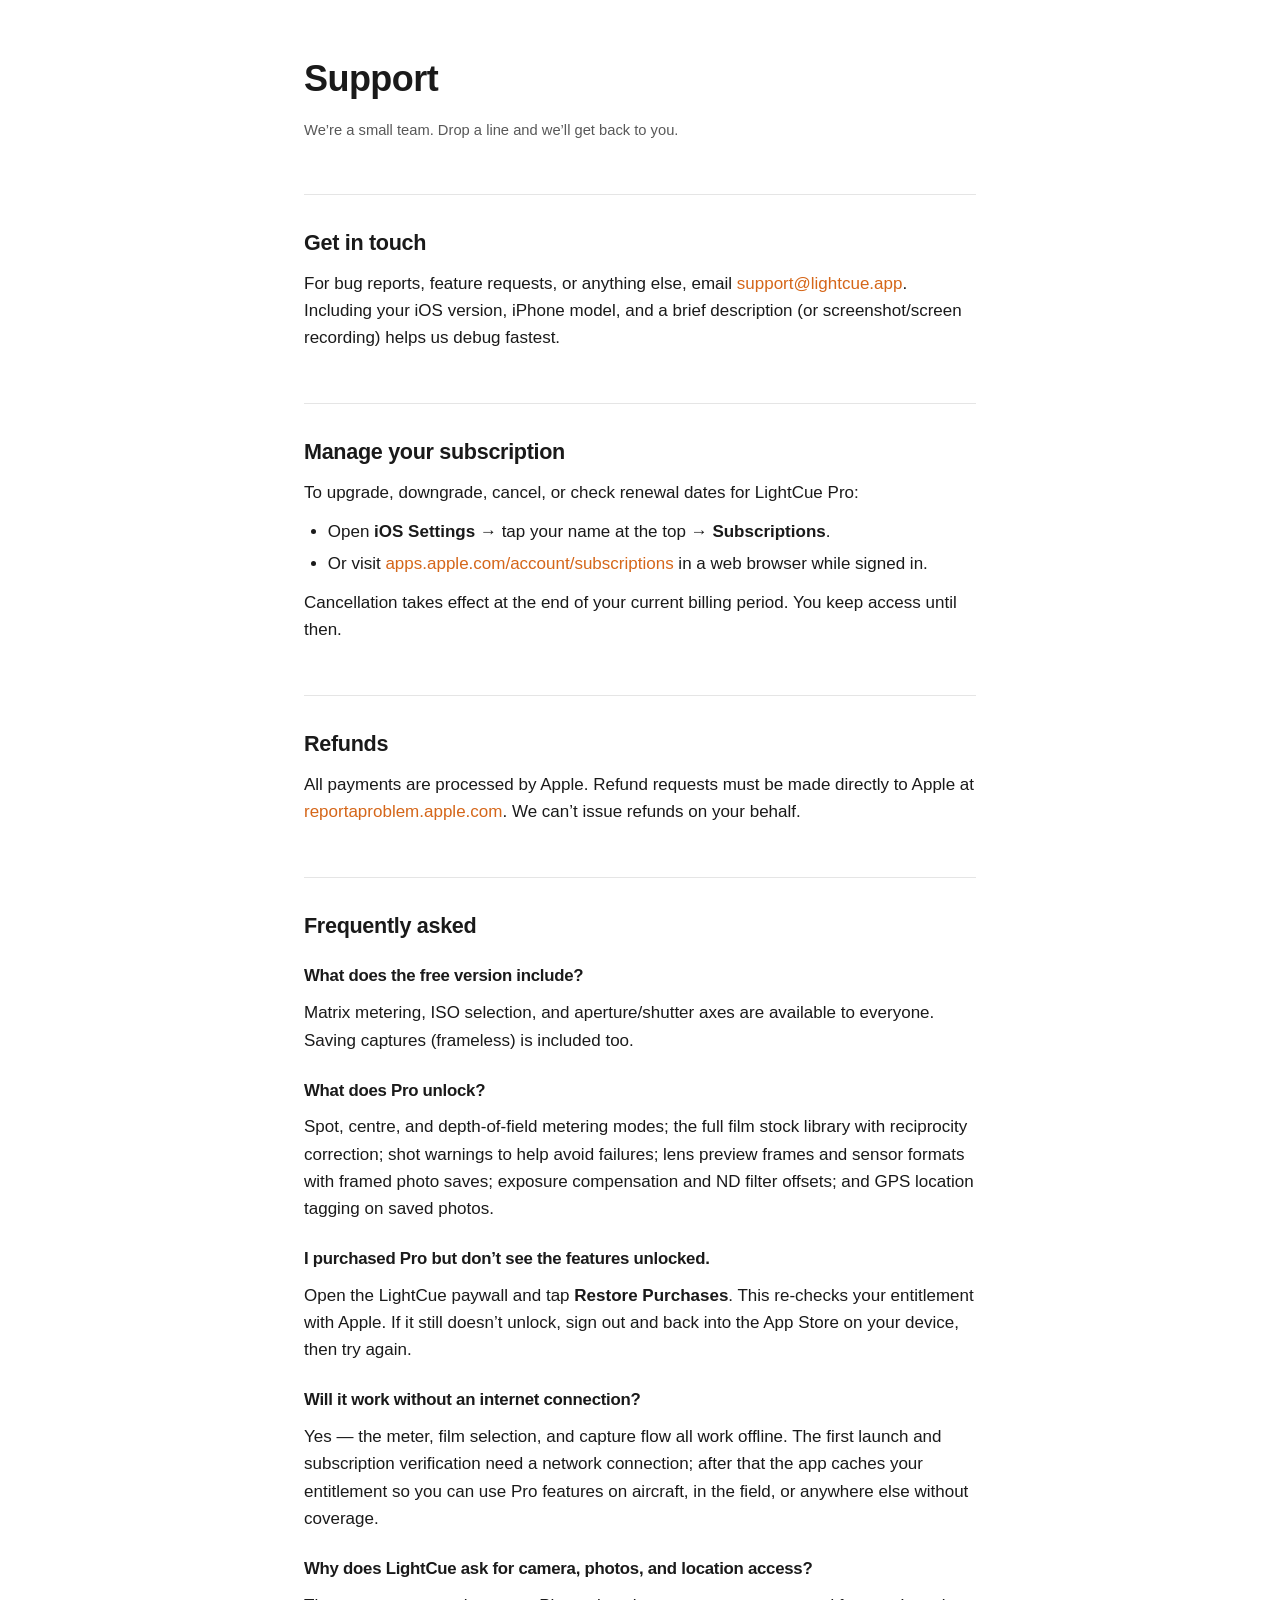
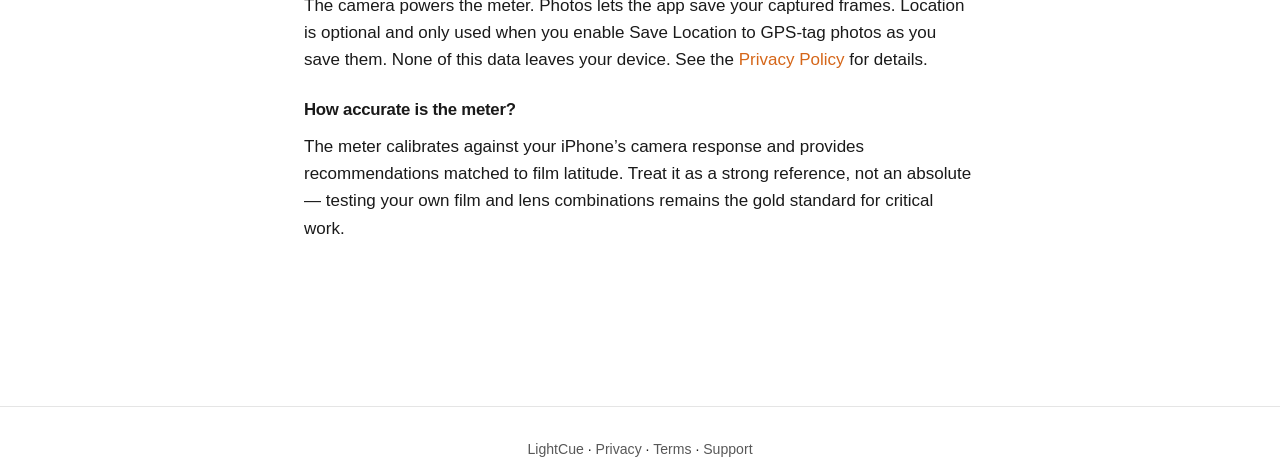
==== support/index.html @ a79cd3bb "Add files via upload" ====
<!DOCTYPE html>
<html lang="en">
<head>
<meta charset="UTF-8">
<meta name="viewport" content="width=device-width, initial-scale=1.0">
<title>Support — LightCue</title>
<meta name="description" content="Get help with LightCue. Email us, manage your subscription, or read up on common questions.">
<link rel="canonical" href="https://qishun-git.github.io/lightcue/support/">
<link rel="stylesheet" href="../assets/styles.css">
</head>
<body>

<main>

<h1>Support</h1>
<p class="meta">We&rsquo;re a small team. Drop a line and we&rsquo;ll get back to you.</p>

<h2>Get in touch</h2>
<p>For bug reports, feature requests, or anything else, email <a href="mailto:support@lightcue.app">support@lightcue.app</a>. Including your iOS version, iPhone model, and a brief description (or screenshot/screen recording) helps us debug fastest.</p>

<h2>Manage your subscription</h2>
<p>To upgrade, downgrade, cancel, or check renewal dates for LightCue Pro:</p>
<ul>
  <li>Open <strong>iOS Settings</strong> &rarr; tap your name at the top &rarr; <strong>Subscriptions</strong>.</li>
  <li>Or visit <a href="https://apps.apple.com/account/subscriptions">apps.apple.com/account/subscriptions</a> in a web browser while signed in.</li>
</ul>
<p>Cancellation takes effect at the end of your current billing period. You keep access until then.</p>

<h2>Refunds</h2>
<p>All payments are processed by Apple. Refund requests must be made directly to Apple at <a href="https://reportaproblem.apple.com">reportaproblem.apple.com</a>. We can&rsquo;t issue refunds on your behalf.</p>

<h2>Frequently asked</h2>

<h3>What does the free version include?</h3>
<p>Matrix metering, ISO selection, and aperture/shutter axes are available to everyone. Saving captures (frameless) is included too.</p>

<h3>What does Pro unlock?</h3>
<p>Spot, centre, and depth-of-field metering modes; the full film stock library with reciprocity correction; shot warnings to help avoid failures; lens preview frames and sensor formats with framed photo saves; exposure compensation and ND filter offsets; and GPS location tagging on saved photos.</p>

<h3>I purchased Pro but don&rsquo;t see the features unlocked.</h3>
<p>Open the LightCue paywall and tap <strong>Restore Purchases</strong>. This re-checks your entitlement with Apple. If it still doesn&rsquo;t unlock, sign out and back into the App Store on your device, then try again.</p>

<h3>Will it work without an internet connection?</h3>
<p>Yes &mdash; the meter, film selection, and capture flow all work offline. The first launch and subscription verification need a network connection; after that the app caches your entitlement so you can use Pro features on aircraft, in the field, or anywhere else without coverage.</p>

<h3>Why does LightCue ask for camera, photos, and location access?</h3>
<p>The camera powers the meter. Photos lets the app save your captured frames. Location is optional and only used when you enable Save Location to GPS-tag photos as you save them. None of this data leaves your device. See the <a href="../privacy/">Privacy Policy</a> for details.</p>

<h3>How accurate is the meter?</h3>
<p>The meter calibrates against your iPhone&rsquo;s camera response and provides recommendations matched to film latitude. Treat it as a strong reference, not an absolute &mdash; testing your own film and lens combinations remains the gold standard for critical work.</p>

</main>

<footer class="footer">
  <p><a href="../">LightCue</a> &middot; <a href="../privacy/">Privacy</a> &middot; <a href="../terms/">Terms</a> &middot; <a href="../support/">Support</a></p>
</footer>

</body>
</html>
---- assets/styles.css ----
/* LightCue site shared stylesheet.
   Applied to landing, privacy, terms, and support pages so they
   inherit the same look. */

:root {
  --text: #1a1a1a;
  --muted: #585858;
  --soft: #8a8a8a;
  --accent: #d56619;
  --accent-deep: #c75512;
  --bg: #ffffff;
  --surface: #f7f7f7;
  --border: #e5e5e5;
  --radius: 14px;
  --max-width: 720px;
}

@media (prefers-color-scheme: dark) {
  :root {
    --text: #ededed;
    --muted: #b0b0b0;
    --soft: #6f6f6f;
    --accent: #ff8c3d;
    --accent-deep: #ff6f1a;
    --bg: #0e0e10;
    --surface: #18181b;
    --border: #2a2a2e;
  }
}

* { box-sizing: border-box; }

html { -webkit-text-size-adjust: 100%; }

body {
  font-family: -apple-system, BlinkMacSystemFont, "SF Pro Text", "Segoe UI", Helvetica, Arial, sans-serif;
  font-size: 17px;
  line-height: 1.6;
  color: var(--text);
  background: var(--bg);
  margin: 0;
  -webkit-font-smoothing: antialiased;
  -moz-osx-font-smoothing: grayscale;
}

main {
  max-width: var(--max-width);
  margin: 0 auto;
  padding: 56px 24px 96px;
}

h1, h2, h3 {
  font-family: -apple-system, BlinkMacSystemFont, "SF Pro Display", "Segoe UI", Helvetica, Arial, sans-serif;
  letter-spacing: -0.015em;
  line-height: 1.25;
  color: var(--text);
}

h1 {
  font-size: 2.25rem;
  font-weight: 800;
  margin: 0 0 0.5em;
}

h2 {
  font-size: 1.35rem;
  font-weight: 700;
  margin-top: 2.4em;
  margin-bottom: 0.6em;
  padding-top: 1.6em;
  border-top: 1px solid var(--border);
}

h3 {
  font-size: 1.05rem;
  font-weight: 700;
  margin-top: 1.6em;
  margin-bottom: 0.3em;
}

p {
  margin: 0.7em 0;
  color: var(--text);
}

ul {
  padding-left: 1.4em;
  margin: 0.6em 0;
}

li {
  margin: 0.3em 0;
}

a {
  color: var(--accent);
  text-decoration: none;
  border-bottom: 1px solid transparent;
  transition: border-color 120ms ease;
}

a:hover, a:focus {
  border-bottom-color: var(--accent);
}

code {
  font-family: ui-monospace, SFMono-Regular, "SF Mono", Menlo, Consolas, monospace;
  font-size: 0.9em;
  padding: 0.05em 0.4em;
  background: var(--surface);
  border-radius: 4px;
}

.meta {
  color: var(--muted);
  font-size: 0.92rem;
  margin: 0 0 1.8em;
}

.summary {
  background: rgba(213, 102, 25, 0.06);
  border: 1px solid rgba(213, 102, 25, 0.18);
  border-radius: var(--radius);
  padding: 18px 22px;
  margin: 1.8em 0;
}

@media (prefers-color-scheme: dark) {
  .summary {
    background: rgba(255, 140, 61, 0.08);
    border-color: rgba(255, 140, 61, 0.22);
  }
}

.summary strong { display: block; margin-bottom: 0.5em; }

.footer {
  margin-top: 4em;
  padding-top: 1.5em;
  border-top: 1px solid var(--border);
  color: var(--muted);
  font-size: 0.88rem;
  text-align: center;
}

.footer a { color: var(--muted); }

/* ------------------------------------------------------------------
   Landing-page-specific styling
   ------------------------------------------------------------------ */

.landing {
  text-align: center;
}

.landing main {
  padding-top: 96px;
}

.eyebrow {
  display: inline-block;
  font-size: 0.78rem;
  font-weight: 700;
  letter-spacing: 0.18em;
  text-transform: uppercase;
  color: var(--accent);
  margin-bottom: 1.2em;
}

.landing h1 {
  font-size: clamp(2.4rem, 6vw, 3.4rem);
  margin-bottom: 0.4em;
  background: linear-gradient(180deg, var(--text) 0%, var(--muted) 140%);
  -webkit-background-clip: text;
  background-clip: text;
  color: transparent;
}

.lede {
  font-size: 1.15rem;
  color: var(--muted);
  max-width: 540px;
  margin: 0 auto 2.4em;
}

.cta-row {
  display: flex;
  gap: 12px;
  justify-content: center;
  flex-wrap: wrap;
  margin-top: 1.6em;
  margin-bottom: 3.5em;
}

.btn {
  display: inline-flex;
  align-items: center;
  justify-content: center;
  padding: 12px 22px;
  border-radius: 999px;
  font-size: 0.95rem;
  font-weight: 600;
  border: 1px solid transparent;
  transition: transform 120ms ease, background 120ms ease, border-color 120ms ease;
}

.btn:hover { transform: translateY(-1px); }

.btn-primary {
  background: linear-gradient(180deg, var(--accent), var(--accent-deep));
  color: #ffffff;
  border-color: var(--accent-deep);
  box-shadow: 0 6px 22px rgba(213, 102, 25, 0.28);
}

.btn-primary:hover { border-bottom-color: var(--accent-deep); }

.btn-ghost {
  color: var(--text);
  border-color: var(--border);
  background: transparent;
}

.btn-ghost:hover { border-bottom-color: var(--border); }

.feature-grid {
  display: grid;
  grid-template-columns: repeat(auto-fit, minmax(220px, 1fr));
  gap: 12px;
  margin: 2em auto 0;
  text-align: left;
}

.feature {
  padding: 18px 18px;
  border: 1px solid var(--border);
  border-radius: var(--radius);
  background: var(--surface);
}

.feature h3 {
  margin: 0 0 0.3em;
  font-size: 1rem;
}

.feature p {
  margin: 0;
  color: var(--muted);
  font-size: 0.92rem;
}

.legal-links {
  margin-top: 4em;
  display: flex;
  gap: 24px;
  justify-content: center;
  flex-wrap: wrap;
  font-size: 0.9rem;
  color: var(--muted);
}

.legal-links a {
  color: var(--muted);
  border-bottom-color: transparent;
}

.legal-links a:hover { color: var(--accent); border-bottom-color: var(--accent); }
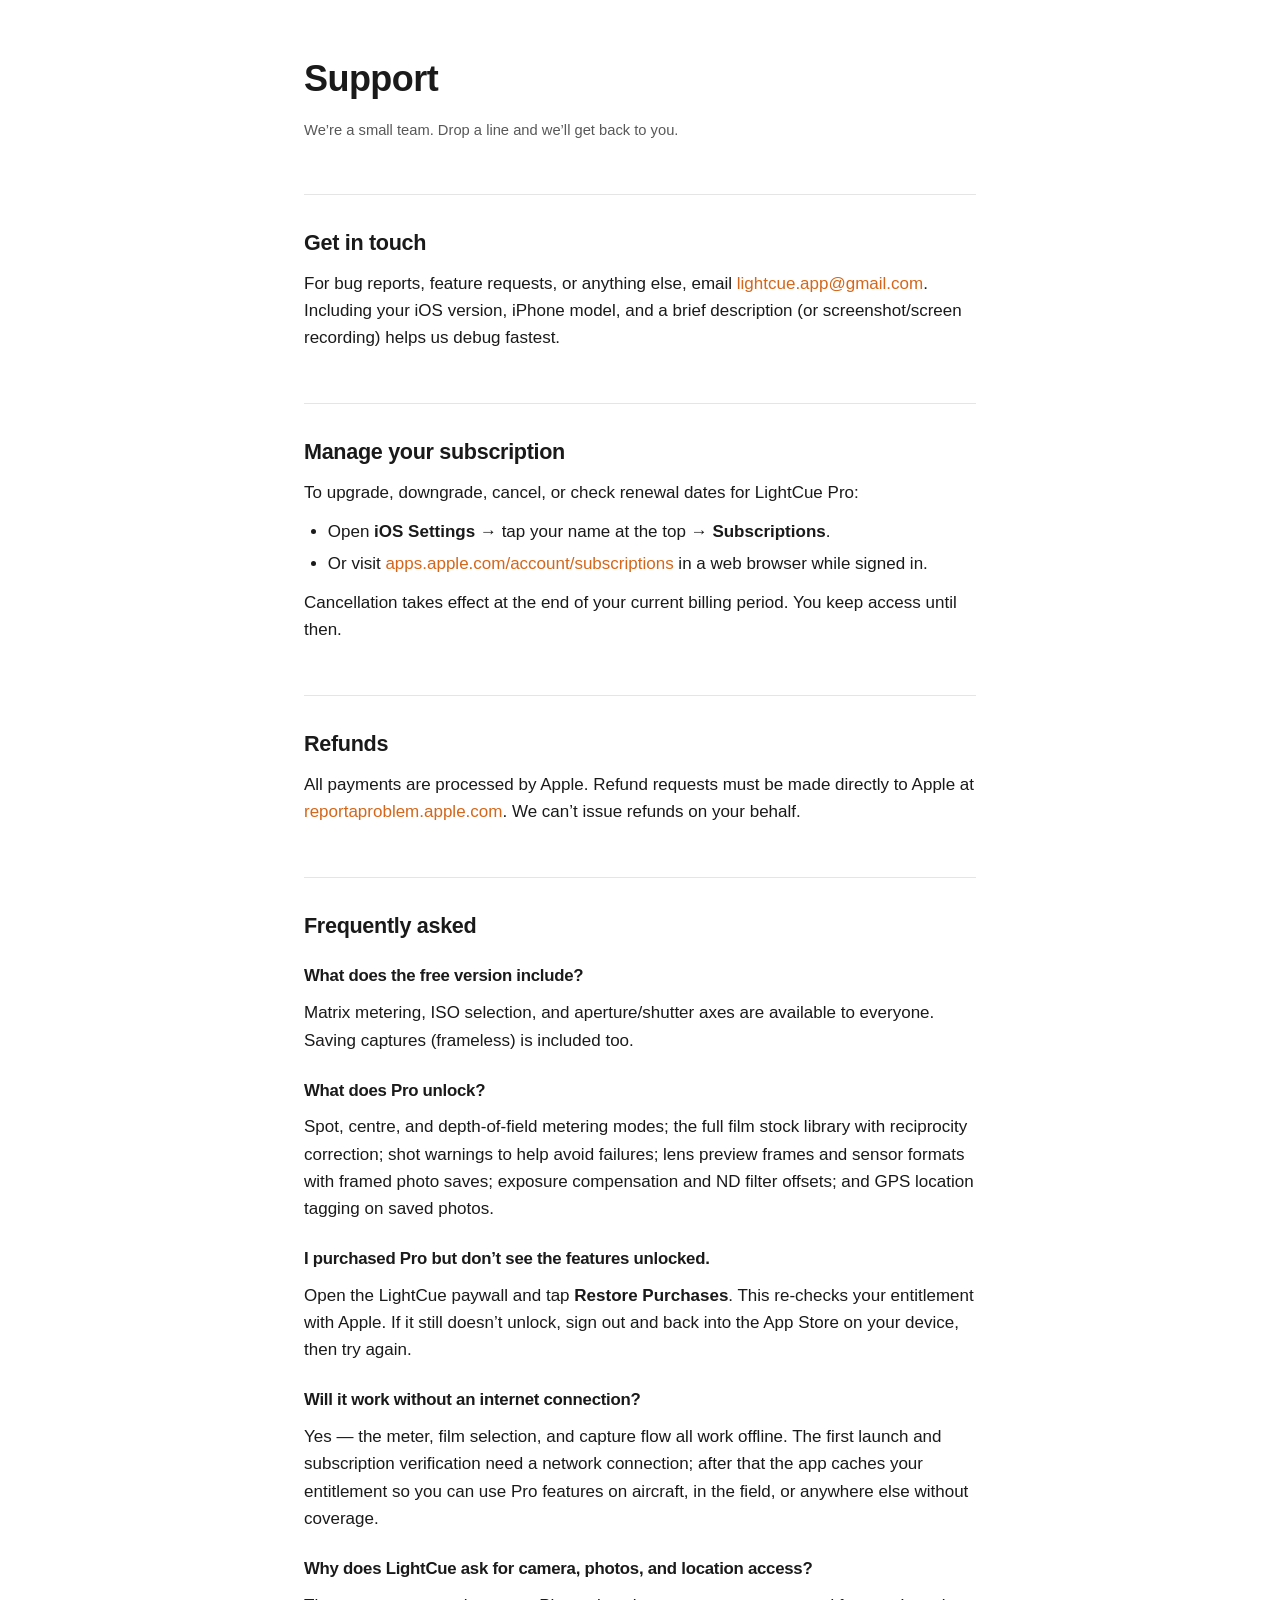
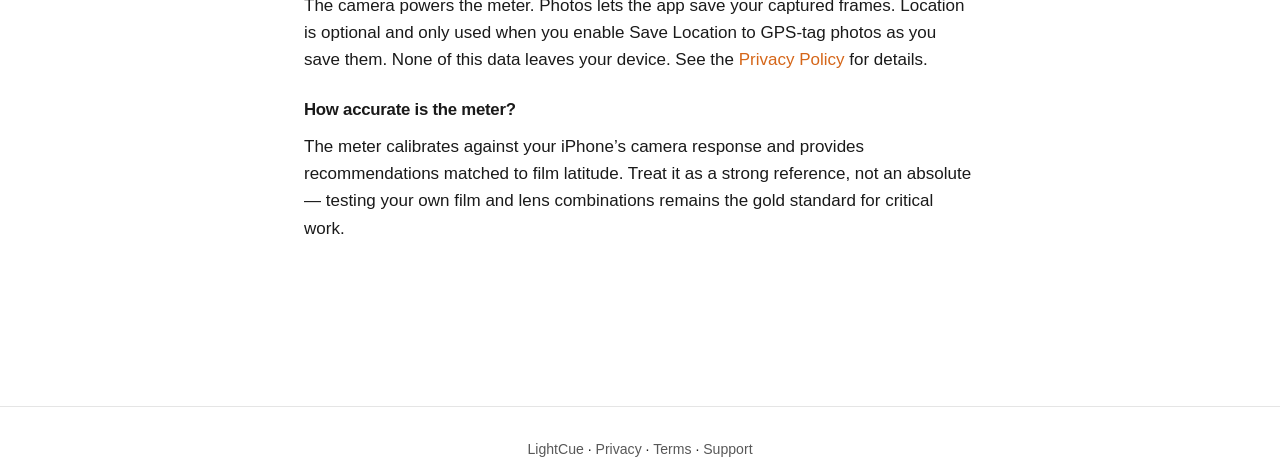
==== commit 0b4c13af: "Add files via upload" ====
--- a/support/index.html
+++ b/support/index.html
@@ -16,7 +16,7 @@
 <p class="meta">We&rsquo;re a small team. Drop a line and we&rsquo;ll get back to you.</p>
 
 <h2>Get in touch</h2>
-<p>For bug reports, feature requests, or anything else, email <a href="mailto:support@lightcue.app">support@lightcue.app</a>. Including your iOS version, iPhone model, and a brief description (or screenshot/screen recording) helps us debug fastest.</p>
+<p>For bug reports, feature requests, or anything else, email <a href="mailto:lightcue.app@gmail.com">lightcue.app@gmail.com</a>. Including your iOS version, iPhone model, and a brief description (or screenshot/screen recording) helps us debug fastest.</p>
 
 <h2>Manage your subscription</h2>
 <p>To upgrade, downgrade, cancel, or check renewal dates for LightCue Pro:</p>
